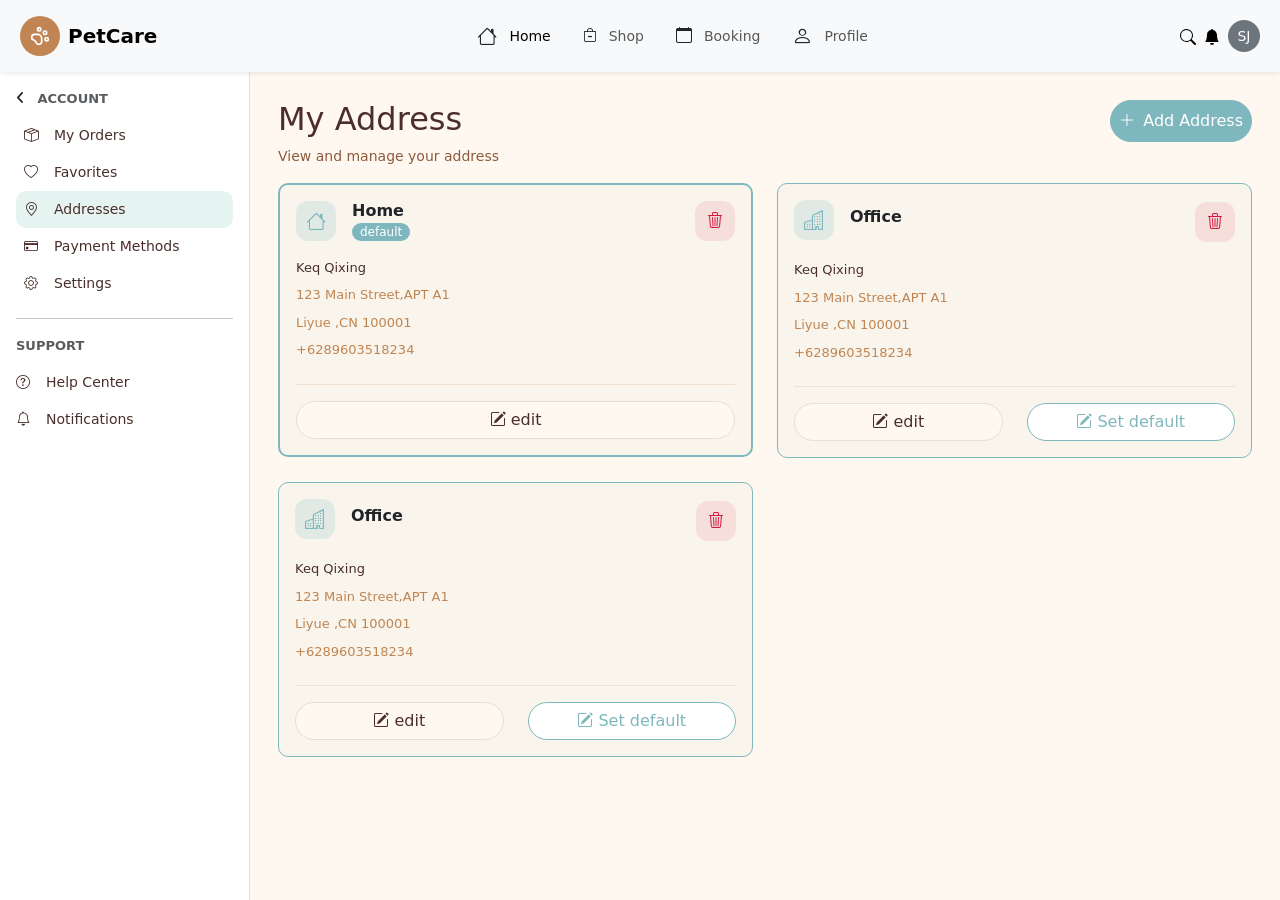
==== address.html @ 6d4926c9 "adding file" ====
<!-- creating order page from figma design using bootstrap 5-->
<!doctype html>
<html lang="en">
  <head>
    <!-- Required meta tags -->
    <meta charset="utf-8" />
    <meta name="viewport" content="width=device-width, initial-scale=1" />
    

    <!-- Bootstrap CSS -->
    <link href="https://cdn.jsdelivr.net/npm/bootstrap@5.0.2/dist/css/bootstrap.min.css" rel="stylesheet" integrity="sha384-EVSTQN3/azprG1Anm3QDgpJLIm9Nao0Yz1ztcQTwFspd3yD65VohhpuuCOmLASjC" crossorigin="anonymous" />
    <link href="https://cdn.jsdelivr.net/npm/bootstrap-icons@1.11.3/font/bootstrap-icons.css" rel="stylesheet">
    <link rel="stylesheet" href="https://cdnjs.cloudflare.com/ajax/libs/font-awesome/6.5.0/css/all.min.css">
    <!-- My CSS-->
    <link rel="stylesheet" href="css/style.css" />
    <title>CV Saya</title>
    <link rel="icon" type="img/png" href="/img/logo.png">
    <style>
      h1 {
        text-align: center;
        color: black;
      }
    </style>
  </head>

  <body style="background-color: #FFF8F0;">
    <!-- Navbar -->
   <nav class="navbar navbar-expand-lg navbar-light bg-light fixed-top py-3 shadow-sm" style=" border-color: #8C5A3C;">
  <div class="container-fluid" >
    <div class="d-flex align-items-center justify-content-center rounded-circle ms-2"
     style="width: 40px; height: 40px; background-color: #C08552;">
  <svg xmlns="http://www.w3.org/2000/svg"
       width="20" height="20"
       fill="none"
       stroke="white"
       stroke-width="2"
       stroke-linecap="round"
       stroke-linejoin="round"
       viewBox="0 0 24 24">
       
    <circle cx="11" cy="4" r="2"></circle>
    <circle cx="18" cy="8" r="2"></circle>
    <circle cx="20" cy="16" r="2"></circle>
    <path d="M9 10a5 5 0 0 1 5 5v3.5a3.5 3.5 0 0 1-6.84 1.045Q6.52 17.48 4.46 16.84A3.5 3.5 0 0 1 5.5 10Z"></path>
  
  </svg>
</div>
    <a class="navbar-brand ms-2" href="#" ><strong>PetCare</strong></a>
    <button class="navbar-toggler" type="button" data-bs-toggle="collapse" data-bs-target="#navbarNav" aria-controls="navbarNav" aria-expanded="false" aria-label="Toggle navigation">
      <span class="navbar-toggler-icon"></span>
    </button>
    <div class="collapse navbar-collapse" id="navbarNav">
        <div class = "d-flex w-100 align-items-center">
      <ul class="navbar-nav mx-auto d-flex flex-row gap-3">
  <li class="nav-item d-flex align-items-center gap-1">
    <i class="bi bi-house fs-5"></i>
    <a class="nav-link active pe-3" href="#">Home</a>
  </li>

  <li class="nav-item d-flex align-items-center gap-1">
    <i class="bi bi-bag-dash" fs-5></i>
    <a class="nav-link pe-3" href="#">Shop</a>
  </li>

  <li class="nav-item d-flex align-items-center gap-1">
    <i class="bi bi-calendar fs-6"></i>
    <a class="nav-link pe-3" href="#">Booking</a>
  </li>

  <li class="nav-item d-flex align-items-center gap-1">
    <i class="bi bi-person fs-5"></i>
    <a class="nav-link" href="#">Profile</a>
  </li>
</ul>
    </div>
   
      <div class = "d-flex gap-2 me-2 align-items-center" >
        <a class="nav-link active " aria-current="page" href="#"><svg xmlns="http://www.w3.org/2000/svg" width="16" height="16" fill="bg-dark" class="bi bi-search" viewBox="0 0 16 16">
  <path d="M11.742 10.344a6.5 6.5 0 1 0-1.397 1.398h-.001q.044.06.098.115l3.85 3.85a1 1 0 0 0 1.415-1.414l-3.85-3.85a1 1 0 0 0-.115-.1zM12 6.5a5.5 5.5 0 1 1-11 0 5.5 5.5 0 0 1 11 0"/>
</svg></a>
        <a class="nav-link" href="#"><svg xmlns="http://www.w3.org/2000/svg" width="16" height="16" fill="bg-dark" class="bi bi-bell-fill" viewBox="0 0 16 16">
  <path d="M8 16a2 2 0 0 0 2-2H6a2 2 0 0 0 2 2m.995-14.901a1 1 0 1 0-1.99 0A5 5 0 0 0 3 6c0 1.098-.5 6-2 7h14c-1.5-1-2-5.902-2-7 0-2.42-1.72-4.44-4.005-4.901"/>
</svg></a>
        <div class="rounded-circle bg-secondary text-white d-flex align-items-center justify-content-center"
           style = "width: 32px; height: 32px;">
            SJ
        </div>
     </div>
    
  </div>
</nav>
<!-- end of navbar-->
 <!-- SIDEBAR -->
<div class="d-flex min-vh-100">
<div class="bg-white border-end position-sticky"
     style="width:250px; top:56px; height:calc(100vh - 56px);">
  
 <!----> <div class="p-3 mt-3">
    <i class="fa-solid fa-angle-left me-2"> </i>
    <small class="text-muted " style="font-size: small;"><strong>ACCOUNT</strong></small>
    <ul class="nav flex-column mt-2 text-dark-brown" style="font-size: 14px;">
      <li class="nav-item d-flex align-items-center ">
        <i class="bi bi-box-seam ms-2"></i>
          <a class="nav-link sidebar-text-color" aria-current="page" href="orders.html" >My Orders</a>
        </li>
        <li class="nav-item d-flex align-items-center">
          <i class="bi bi-heart ms-2"></i>
          <a class="nav-link sidebar-text-color" href="#">Favorites</a>
        </li>
        <li class="nav-item d-flex align-items-center menu-active ">
          <i class="bi bi-geo-alt ms-2"></i>
          <a class="nav-link sidebar-text-color " href="#">Addresses</a>
        </li>
        <li class="nav-item d-flex align-items-center">
          <i class="bi bi-credit-card ms-2"></i>
          <a class="nav-link sidebar-text-color" href="#" tabindex="-1" aria-disabled="true">Payment Methods</a>
        </li>
        <li class="nav-item d-flex align-items-center">
          <i class="bi bi-gear ms-2"></i>
          <a class="nav-link sidebar-text-color" href="#">Settings</a>
        </li>
        </ul>

        <hr>

        <small class ="text-muted" style="font-size: small;"><strong>SUPPORT</strong></small>

        <ul class ="nav flex-column mt-2 text-dark-brown">
          <li class = "nav-item d-flex align-items-center">
            <i class="bi bi-question-circle"></i>
            <a class ="nav-link sidebar-text-color" style="font-size: 14px;" href="#">Help Center</a>
          </li>
          <li class="nav-item d-flex align-items-center">
            <i class="bi bi-bell"></i>
            <a class ="nav-link sidebar-text-color" style = "font-size: 14px;"href="">Notifications</a>
          </li>
        </ul>
  </div>

</div>

 <!-- content-->


<!-- MAIN CONTENT -->
<main class = "main-content flex-grow-1 px-3">
    <div class="container ">
          <div class="d-flex align-items-start justify-content-between">
            <div>
        <h2 style="color: #4B2E2B;">My Address</h2>
      <p style="color: #8C5A3C;font-size: 14px;">View and manage your address</p>
      </div>
      
        <div class="btn background-green text-white rounded-pill p-2 ms-3 a"> 
          <i class="bi bi-plus-lg me-2"></i>Add Address</div>
    </div>

      <!--card -->
      <div class="row">
  <div class="col-sm-6 pb-4">
    <div class="card background-brown-with-green-border" style="border-radius: 10px;">
      <div class="card-body">
      

    <div class="d-flex gap-3 justify-content-between align-items-center">
      <div class="d-flex gap-3 align-items-center ">
      <div class="icon-box">
      <i class="bi bi-house fs-5 "></i>
        </div>
      <div>
        <h6 class="mb-0 fw-bold">Home</h6>
        <small class="text-white background-green rounded-pill px-2 " style="font-size: 12px; padding-bottom: 2px; padding-top: 2px;">default</small>
      </div>
      </div>
      <div class="icon-box-red btn">
      <i class="bi bi-trash3 px-2 text-red"></i>
    </div>  
    </div>
     
      <div>
        <ul class="list-unstyled text-brown mb-4 mt-3" style="font-size: small;">
        <li class="text-dark-brown mb-2 mt-2">Keq Qixing</li>
        <li class="mb-2">123 Main Street,APT A1</li>
        <li class="mb-2">Liyue ,CN 100001</li>
        <li >+6289603518234</li>
      </ul>
     </div>
      
  
  <hr class="w-100 text-brown" style="opacity: 0.2;">
  <div class="btn w-100 rounded-pill border-brown background-light-brown"> 
    <i class="bi bi-pencil-square text-dark-brown"></i>
    <span class="text-dark-brown">edit</span>
  </div>
      </div>
    </div>
  </div>
   <div class="col-sm-6 pb-4">
    <div class="card background-little-bit-light-brown" style="border-radius: 10px;">
      <div class="card-body">
   
    
    <div class="d-flex gap-3 justify-content-between align-items-center">
      <div class="d-flex gap-3 align-items-center mb-1">
      <div class="icon-box">
      <i class="bi bi-buildings fs-5"></i>
        </div>
      <div>
        <h6 class=" fw-bold">Office</h6>
      </div>
      </div>
      <div class="icon-box-red btn  ">
      <i class="bi bi-trash3 px-2 text-red "></i>
      </div>
      </div>
    
      <div>
        <ul class="list-unstyled text-brown mb-4 mt-3" style="font-size: small;">
        <li class="text-dark-brown mb-2 mt-2">Keq Qixing</li>
        <li class="mb-2">123 Main Street,APT A1</li>
        <li class="mb-2">Liyue ,CN 100001</li>
        <li >+6289603518234</li>
      </ul>
     </div>
      
  
  <hr class=" text-brown" style="opacity: 0.2;">
  <div class="row ">
    <div class="col-sm-6">
  <div class="btn w-100 rounded-pill border-brown background-light-brown"> 
    <i class="bi bi-pencil-square text-dark-brown"></i>
    <span class="text-dark-brown">edit</span>
    </div>
  </div>
      <div class="col-sm-6">
  <div class="btn w-100 rounded-pill button-green font-green "> 
    <i class="bi bi-pencil-square "></i>
    Set default
    </div>
  </div>

  </div>
  
  
      </div>
    </div>
  </div>
     <div class="col-sm-6">
    <div class="card background-little-bit-light-brown" style="border-radius: 10px;">
      <div class="card-body">
   
    
    <div class="d-flex gap-3 justify-content-between align-items-center">
      <div class="d-flex gap-3 align-items-center mb-1">
      <div class="icon-box">
      <i class="bi bi-buildings fs-5"></i>
        </div>
      <div>
        <h6 class=" fw-bold">Office</h6>
      </div>
      </div>
      <div class="icon-box-red btn  ">
      <i class="bi bi-trash3 px-2 text-red "></i>
      </div>
      </div>
    
      <div>
        <ul class="list-unstyled text-brown mb-4 mt-3" style="font-size: small;">
        <li class="text-dark-brown mb-2 mt-2">Keq Qixing</li>
        <li class="mb-2">123 Main Street,APT A1</li>
        <li class="mb-2">Liyue ,CN 100001</li>
        <li >+6289603518234</li>
      </ul>
     </div>
      
  
  <hr class=" text-brown" style="opacity: 0.2;">
  <div class="row ">
    <div class="col-sm-6">
  <div class="btn w-100 rounded-pill border-brown background-light-brown"> 
    <i class="bi bi-pencil-square text-dark-brown"></i>
    <span class="text-dark-brown">edit</span>
    </div>
  </div>
      <div class="col-sm-6">
  <div class="btn w-100 rounded-pill button-green font-green "> 
    <i class="bi bi-pencil-square "></i>
    Set default
    </div>
  </div>

  </div>
  
  
      </div>
    </div>
  </div>
  
</div>
    </div>
    

</main>
 <!--end of content-->     

<script src="https://cdn.jsdelivr.net/npm/bootstrap@5.0.2/dist/js/bootstrap.bundle.min.js" integrity="sha384-MrcW6ZMFYlzcLA8Nl+NtUVF0sA7MsXsP1UyJoMp4YLEuNSfAP+JcXn/tWtIaxVXM" crossorigin="anonymous"></script>
  </body>
---- css/style.css ----
@import "font.css";
@import "card.css";
@import "component.css";
@import "background.css";
@import "orders.css";
@import "add-pet.css";

body{
    font-size: 14px;
}
.navbar {
  transition: 0.3s;
}


.menu-active{
     background-color: #E6F4F1;
      border-radius: 10px;
}

.main-content{
    margin-top: 100px;

}
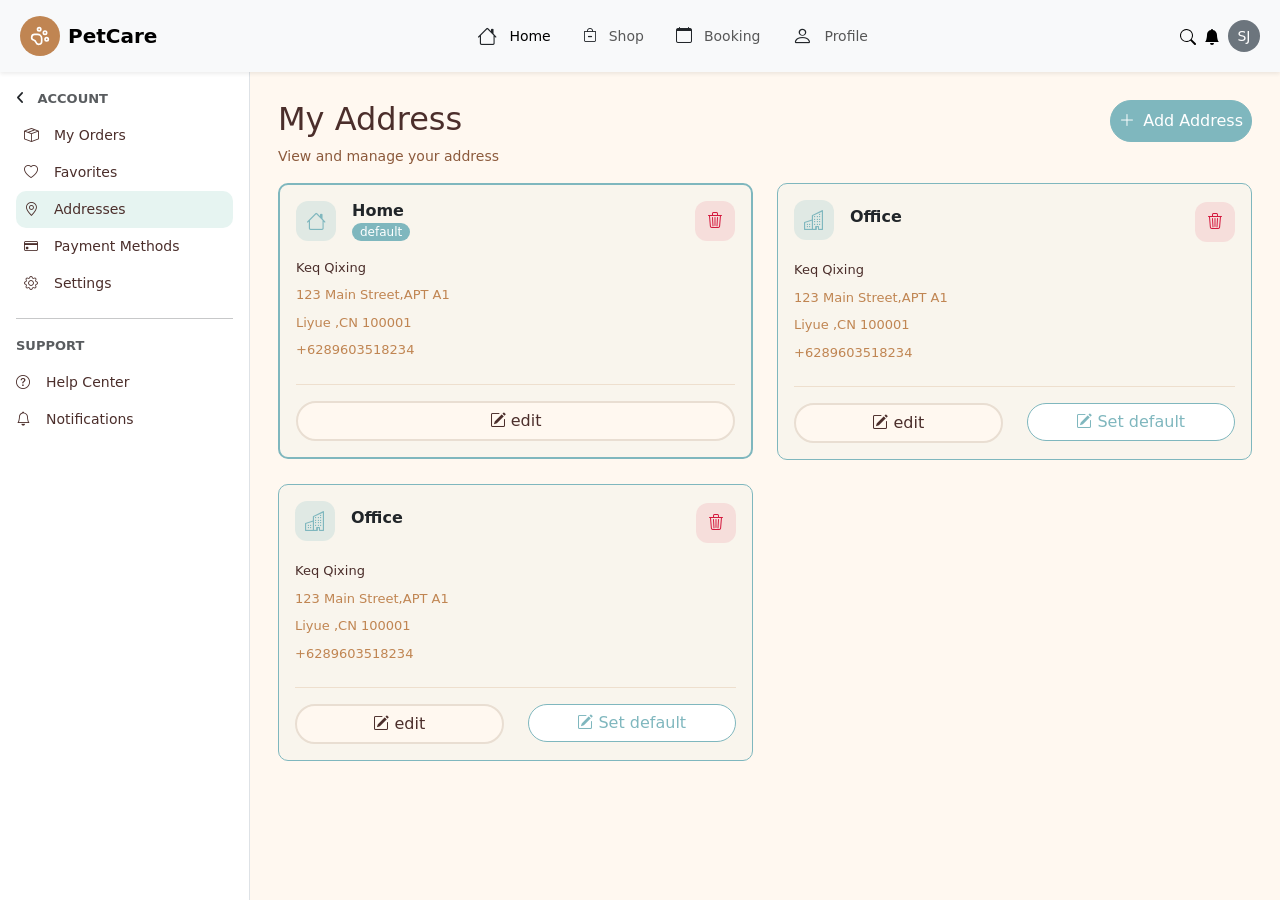
==== commit f820233e: "minor edit for orders,address ,adding sidebar.css and payment.css and so on" ====
--- a/address.html
+++ b/address.html
@@ -178,6 +178,43 @@
     </div>
      
       <div>
+      <ul class="list-unstyled text-brown mb-4 mt-3" style="font-size: small;">
+        <li class="text-dark-brown mb-2 mt-2">Keq Qixing</li>
+        <li class="mb-2">123 Main Street,APT A1</li>
+        <li class="mb-2">Liyue ,CN 100001</li>
+        <li >+6289603518234</li>
+      </ul>
+     </div>
+      
+  
+  <hr class="w-100 text-brown" style="opacity: 0.2;">
+  <div class="btn w-100 rounded-pill border-brown background-light-brown"> 
+    <i class="bi bi-pencil-square text-dark-brown"></i>
+    <span class="text-dark-brown">edit</span>
+  </div>
+      </div>
+    </div>
+  </div>
+   <div class="col-sm-6 pb-4">
+    <div class="card background-little-bit-light-brown" style="border-radius: 10px;">
+      <div class="card-body">
+   
+    
+    <div class="d-flex gap-3 justify-content-between align-items-center">
+      <div class="d-flex gap-3 align-items-center mb-1">
+      <div class="icon-box">
+      <i class="bi bi-buildings fs-5"></i>
+        </div>
+      <div>
+        <h6 class=" fw-bold">Office</h6>
+      </div>
+      </div>
+      <div class="icon-box-red btn  ">
+      <i class="bi bi-trash3 px-2 text-red "></i>
+      </div>
+      </div>
+    
+      <div>
         <ul class="list-unstyled text-brown mb-4 mt-3" style="font-size: small;">
         <li class="text-dark-brown mb-2 mt-2">Keq Qixing</li>
         <li class="mb-2">123 Main Street,APT A1</li>
@@ -187,15 +224,28 @@
      </div>
       
   
-  <hr class="w-100 text-brown" style="opacity: 0.2;">
+  <hr class=" text-brown" style="opacity: 0.2;">
+  <div class="row ">
+    <div class="col-sm-6">
   <div class="btn w-100 rounded-pill border-brown background-light-brown"> 
     <i class="bi bi-pencil-square text-dark-brown"></i>
     <span class="text-dark-brown">edit</span>
-  </div>
-      </div>
-    </div>
-  </div>
-   <div class="col-sm-6 pb-4">
+    </div>
+  </div>
+      <div class="col-sm-6">
+  <div class="btn w-100 rounded-pill button-green font-green "> 
+    <i class="bi bi-pencil-square "></i>
+    Set default
+    </div>
+  </div>
+
+  </div>
+  
+  
+      </div>
+    </div>
+  </div>
+     <div class="col-sm-6">
     <div class="card background-little-bit-light-brown" style="border-radius: 10px;">
       <div class="card-body">
    
@@ -245,56 +295,6 @@
       </div>
     </div>
   </div>
-     <div class="col-sm-6">
-    <div class="card background-little-bit-light-brown" style="border-radius: 10px;">
-      <div class="card-body">
-   
-    
-    <div class="d-flex gap-3 justify-content-between align-items-center">
-      <div class="d-flex gap-3 align-items-center mb-1">
-      <div class="icon-box">
-      <i class="bi bi-buildings fs-5"></i>
-        </div>
-      <div>
-        <h6 class=" fw-bold">Office</h6>
-      </div>
-      </div>
-      <div class="icon-box-red btn  ">
-      <i class="bi bi-trash3 px-2 text-red "></i>
-      </div>
-      </div>
-    
-      <div>
-        <ul class="list-unstyled text-brown mb-4 mt-3" style="font-size: small;">
-        <li class="text-dark-brown mb-2 mt-2">Keq Qixing</li>
-        <li class="mb-2">123 Main Street,APT A1</li>
-        <li class="mb-2">Liyue ,CN 100001</li>
-        <li >+6289603518234</li>
-      </ul>
-     </div>
-      
-  
-  <hr class=" text-brown" style="opacity: 0.2;">
-  <div class="row ">
-    <div class="col-sm-6">
-  <div class="btn w-100 rounded-pill border-brown background-light-brown"> 
-    <i class="bi bi-pencil-square text-dark-brown"></i>
-    <span class="text-dark-brown">edit</span>
-    </div>
-  </div>
-      <div class="col-sm-6">
-  <div class="btn w-100 rounded-pill button-green font-green "> 
-    <i class="bi bi-pencil-square "></i>
-    Set default
-    </div>
-  </div>
-
-  </div>
-  
-  
-      </div>
-    </div>
-  </div>
   
 </div>
     </div>
--- a/css/style.css
+++ b/css/style.css
@@ -4,6 +4,8 @@
 @import "background.css";
 @import "orders.css";
 @import "add-pet.css";
+@import "payment.css";
+@import "sidebar.css";
 
 body{
     font-size: 14px;
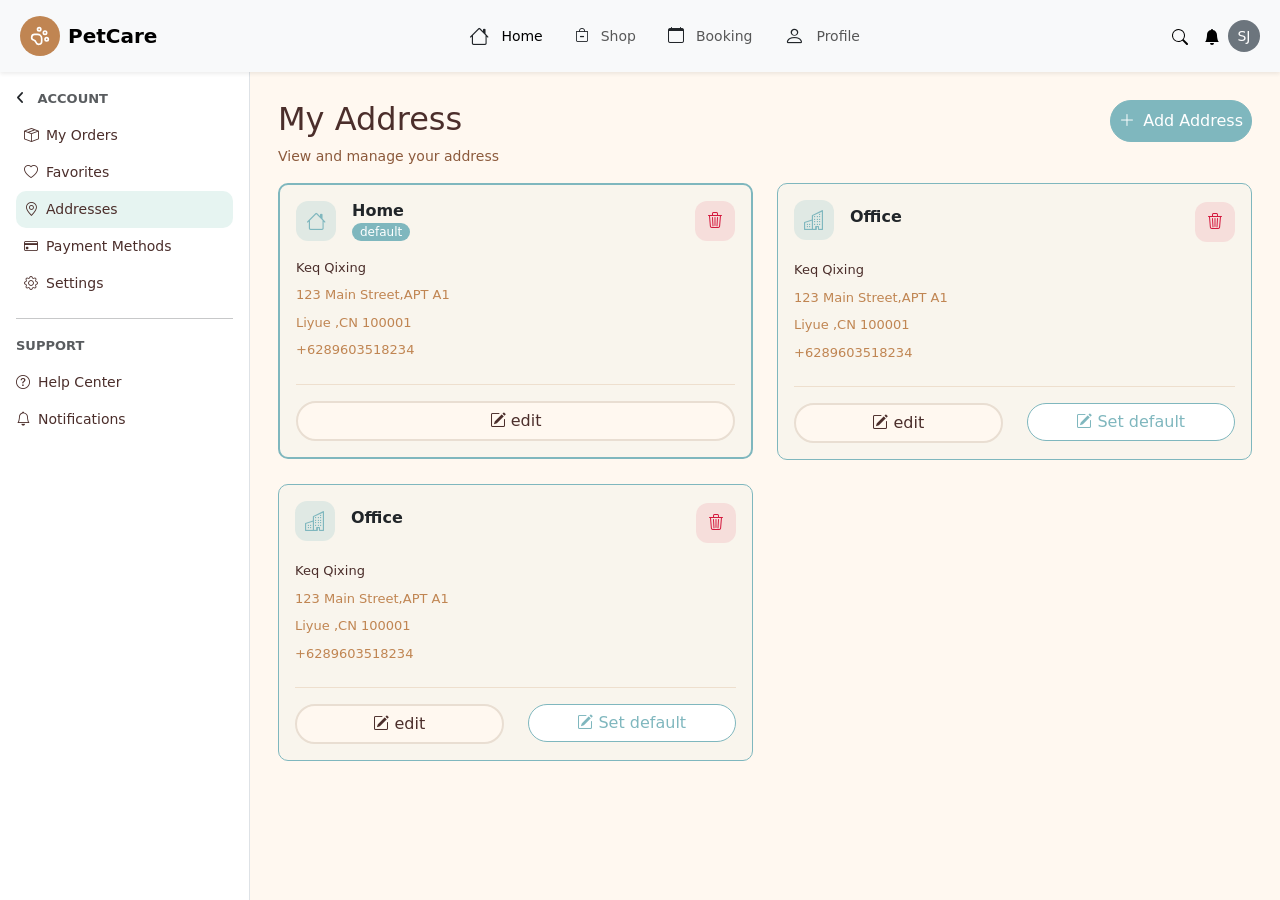
==== commit ed1aa30a: "benerin navbar profile" ====
--- a/address.html
+++ b/address.html
@@ -54,22 +54,22 @@
       <ul class="navbar-nav mx-auto d-flex flex-row gap-3">
   <li class="nav-item d-flex align-items-center gap-1">
     <i class="bi bi-house fs-5"></i>
-    <a class="nav-link active pe-3" href="#">Home</a>
+    <a class="nav-link active pe-3" href="petcaredashboard.html">Home</a>
   </li>
 
   <li class="nav-item d-flex align-items-center gap-1">
     <i class="bi bi-bag-dash" fs-5></i>
-    <a class="nav-link pe-3" href="#">Shop</a>
+    <a class="nav-link pe-3" href="petshop.html">Shop</a>
   </li>
 
   <li class="nav-item d-flex align-items-center gap-1">
     <i class="bi bi-calendar fs-6"></i>
-    <a class="nav-link pe-3" href="#">Booking</a>
+    <a class="nav-link pe-3" href="booking.html">Booking</a>
   </li>
 
   <li class="nav-item d-flex align-items-center gap-1">
     <i class="bi bi-person fs-5"></i>
-    <a class="nav-link" href="#">Profile</a>
+    <a class="nav-link" href="Profile.html">Profile</a>
   </li>
 </ul>
     </div>
@@ -105,7 +105,7 @@
         </li>
         <li class="nav-item d-flex align-items-center">
           <i class="bi bi-heart ms-2"></i>
-          <a class="nav-link sidebar-text-color" href="#">Favorites</a>
+          <a class="nav-link sidebar-text-color" href="favorites.html">Favorites</a>
         </li>
         <li class="nav-item d-flex align-items-center menu-active ">
           <i class="bi bi-geo-alt ms-2"></i>
@@ -113,11 +113,11 @@
         </li>
         <li class="nav-item d-flex align-items-center">
           <i class="bi bi-credit-card ms-2"></i>
-          <a class="nav-link sidebar-text-color" href="#" tabindex="-1" aria-disabled="true">Payment Methods</a>
+          <a class="nav-link sidebar-text-color" href="payment.html" tabindex="-1" aria-disabled="true">Payment Methods</a>
         </li>
         <li class="nav-item d-flex align-items-center">
           <i class="bi bi-gear ms-2"></i>
-          <a class="nav-link sidebar-text-color" href="#">Settings</a>
+          <a class="nav-link sidebar-text-color" href="Setting.html">Settings</a>
         </li>
         </ul>
 
--- a/css/style.css
+++ b/css/style.css
@@ -6,7 +6,7 @@
 @import "add-pet.css";
 @import "payment.css";
 @import "sidebar.css";
-
+@import"favorites.css";
 body{
     font-size: 14px;
 }
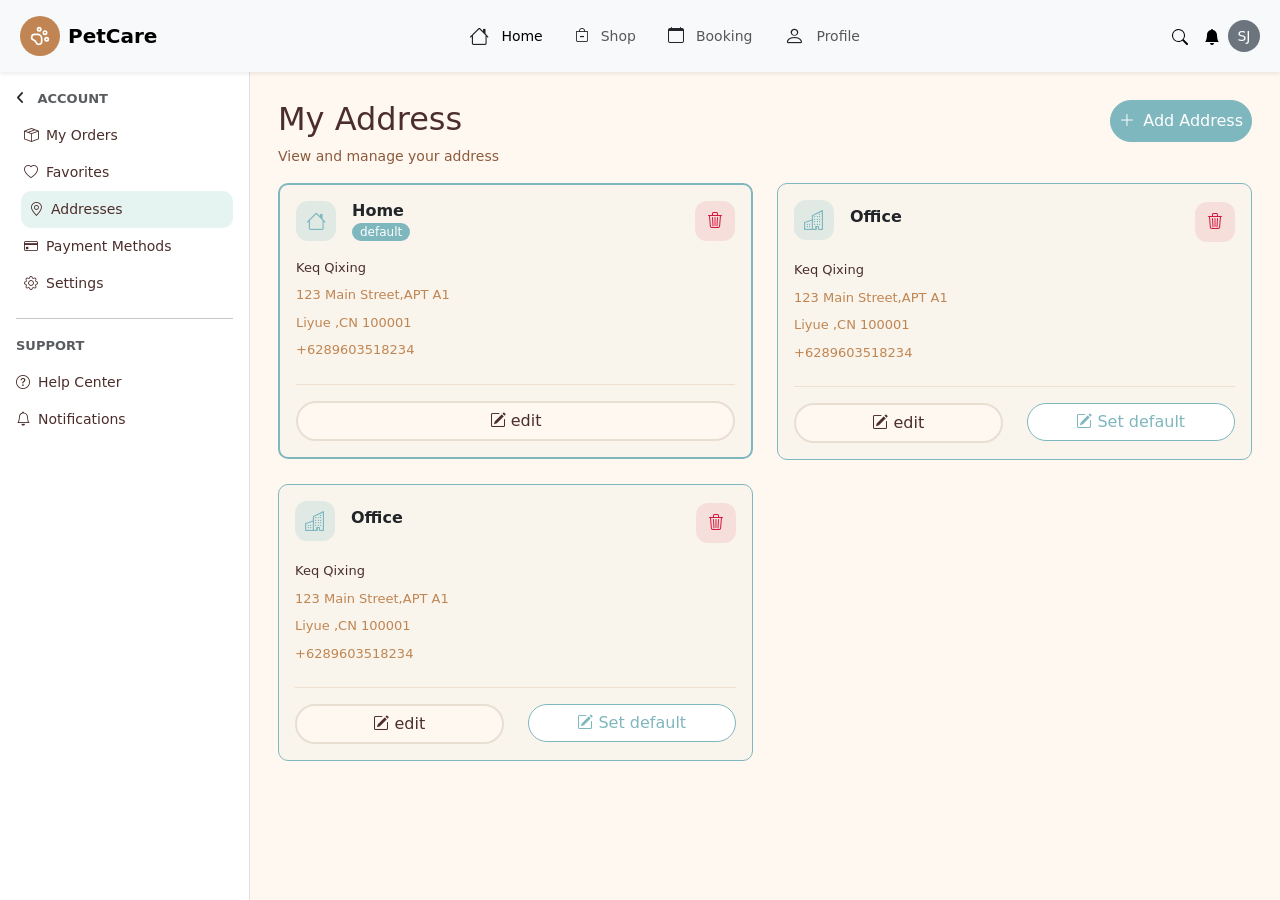
==== commit f8450c60: "minor edit" ====
--- a/address.html
+++ b/address.html
@@ -99,23 +99,23 @@
     <i class="fa-solid fa-angle-left me-2"> </i>
     <small class="text-muted " style="font-size: small;"><strong>ACCOUNT</strong></small>
     <ul class="nav flex-column mt-2 text-dark-brown" style="font-size: 14px;">
-      <li class="nav-item d-flex align-items-center ">
+      <li class="nav-item d-flex align-items-center item-transition">
         <i class="bi bi-box-seam ms-2"></i>
           <a class="nav-link sidebar-text-color" aria-current="page" href="orders.html" >My Orders</a>
         </li>
-        <li class="nav-item d-flex align-items-center">
+        <li class="nav-item d-flex align-items-center item-transition">
           <i class="bi bi-heart ms-2"></i>
           <a class="nav-link sidebar-text-color" href="favorites.html">Favorites</a>
         </li>
-        <li class="nav-item d-flex align-items-center menu-active ">
+        <li class="nav-item d-flex align-items-center menu-active item-focused">
           <i class="bi bi-geo-alt ms-2"></i>
           <a class="nav-link sidebar-text-color " href="#">Addresses</a>
         </li>
-        <li class="nav-item d-flex align-items-center">
+        <li class="nav-item d-flex align-items-center item-transition">
           <i class="bi bi-credit-card ms-2"></i>
           <a class="nav-link sidebar-text-color" href="payment.html" tabindex="-1" aria-disabled="true">Payment Methods</a>
         </li>
-        <li class="nav-item d-flex align-items-center">
+        <li class="nav-item d-flex align-items-center item-transition">
           <i class="bi bi-gear ms-2"></i>
           <a class="nav-link sidebar-text-color" href="Setting.html">Settings</a>
         </li>
@@ -126,11 +126,11 @@
         <small class ="text-muted" style="font-size: small;"><strong>SUPPORT</strong></small>
 
         <ul class ="nav flex-column mt-2 text-dark-brown">
-          <li class = "nav-item d-flex align-items-center">
+          <li class = "nav-item d-flex align-items-center item-transition">
             <i class="bi bi-question-circle"></i>
             <a class ="nav-link sidebar-text-color" style="font-size: 14px;" href="#">Help Center</a>
           </li>
-          <li class="nav-item d-flex align-items-center">
+          <li class="nav-item d-flex align-items-center item-transition">
             <i class="bi bi-bell"></i>
             <a class ="nav-link sidebar-text-color" style = "font-size: 14px;"href="">Notifications</a>
           </li>
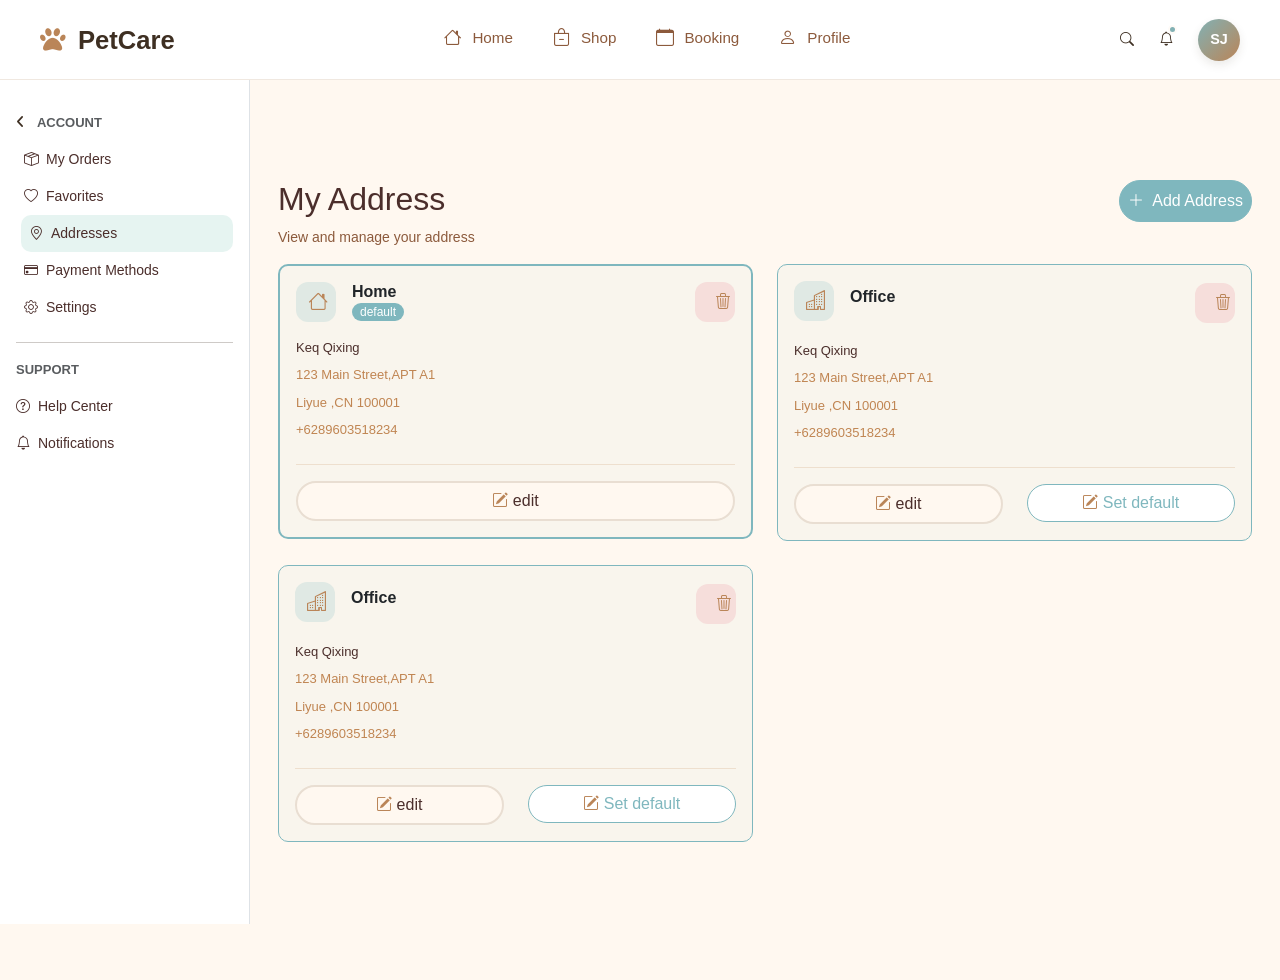
==== commit 8c57d1a9: "minor edit" ====
--- a/address.html
+++ b/address.html
@@ -11,6 +11,7 @@
     <link href="https://cdn.jsdelivr.net/npm/bootstrap@5.0.2/dist/css/bootstrap.min.css" rel="stylesheet" integrity="sha384-EVSTQN3/azprG1Anm3QDgpJLIm9Nao0Yz1ztcQTwFspd3yD65VohhpuuCOmLASjC" crossorigin="anonymous" />
     <link href="https://cdn.jsdelivr.net/npm/bootstrap-icons@1.11.3/font/bootstrap-icons.css" rel="stylesheet">
     <link rel="stylesheet" href="https://cdnjs.cloudflare.com/ajax/libs/font-awesome/6.5.0/css/all.min.css">
+
     <!-- My CSS-->
     <link rel="stylesheet" href="css/style.css" />
     <title>CV Saya</title>
@@ -25,70 +26,26 @@
 
   <body style="background-color: #FFF8F0;">
     <!-- Navbar -->
-   <nav class="navbar navbar-expand-lg navbar-light bg-light fixed-top py-3 shadow-sm" style=" border-color: #8C5A3C;">
-  <div class="container-fluid" >
-    <div class="d-flex align-items-center justify-content-center rounded-circle ms-2"
-     style="width: 40px; height: 40px; background-color: #C08552;">
-  <svg xmlns="http://www.w3.org/2000/svg"
-       width="20" height="20"
-       fill="none"
-       stroke="white"
-       stroke-width="2"
-       stroke-linecap="round"
-       stroke-linejoin="round"
-       viewBox="0 0 24 24">
-       
-    <circle cx="11" cy="4" r="2"></circle>
-    <circle cx="18" cy="8" r="2"></circle>
-    <circle cx="20" cy="16" r="2"></circle>
-    <path d="M9 10a5 5 0 0 1 5 5v3.5a3.5 3.5 0 0 1-6.84 1.045Q6.52 17.48 4.46 16.84A3.5 3.5 0 0 1 5.5 10Z"></path>
-  
-  </svg>
-</div>
-    <a class="navbar-brand ms-2" href="#" ><strong>PetCare</strong></a>
-    <button class="navbar-toggler" type="button" data-bs-toggle="collapse" data-bs-target="#navbarNav" aria-controls="navbarNav" aria-expanded="false" aria-label="Toggle navigation">
-      <span class="navbar-toggler-icon"></span>
-    </button>
-    <div class="collapse navbar-collapse" id="navbarNav">
-        <div class = "d-flex w-100 align-items-center">
-      <ul class="navbar-nav mx-auto d-flex flex-row gap-3">
-  <li class="nav-item d-flex align-items-center gap-1">
-    <i class="bi bi-house fs-5"></i>
-    <a class="nav-link active pe-3" href="petcaredashboard.html">Home</a>
-  </li>
-
-  <li class="nav-item d-flex align-items-center gap-1">
-    <i class="bi bi-bag-dash" fs-5></i>
-    <a class="nav-link pe-3" href="petshop.html">Shop</a>
-  </li>
-
-  <li class="nav-item d-flex align-items-center gap-1">
-    <i class="bi bi-calendar fs-6"></i>
-    <a class="nav-link pe-3" href="booking.html">Booking</a>
-  </li>
-
-  <li class="nav-item d-flex align-items-center gap-1">
-    <i class="bi bi-person fs-5"></i>
-    <a class="nav-link" href="Profile.html">Profile</a>
-  </li>
-</ul>
-    </div>
-   
-      <div class = "d-flex gap-2 me-2 align-items-center" >
-        <a class="nav-link active " aria-current="page" href="#"><svg xmlns="http://www.w3.org/2000/svg" width="16" height="16" fill="bg-dark" class="bi bi-search" viewBox="0 0 16 16">
-  <path d="M11.742 10.344a6.5 6.5 0 1 0-1.397 1.398h-.001q.044.06.098.115l3.85 3.85a1 1 0 0 0 1.415-1.414l-3.85-3.85a1 1 0 0 0-.115-.1zM12 6.5a5.5 5.5 0 1 1-11 0 5.5 5.5 0 0 1 11 0"/>
-</svg></a>
-        <a class="nav-link" href="#"><svg xmlns="http://www.w3.org/2000/svg" width="16" height="16" fill="bg-dark" class="bi bi-bell-fill" viewBox="0 0 16 16">
-  <path d="M8 16a2 2 0 0 0 2-2H6a2 2 0 0 0 2 2m.995-14.901a1 1 0 1 0-1.99 0A5 5 0 0 0 3 6c0 1.098-.5 6-2 7h14c-1.5-1-2-5.902-2-7 0-2.42-1.72-4.44-4.005-4.901"/>
-</svg></a>
-        <div class="rounded-circle bg-secondary text-white d-flex align-items-center justify-content-center"
-           style = "width: 32px; height: 32px;">
-            SJ
-        </div>
-     </div>
-    
-  </div>
-</nav>
+      <header class="top-nav">
+        <div class="logo-area">
+          <i class="fas fa-paw logo-icon"></i>
+          <span class="logo-text">PetCare</span>
+        </div>
+        <nav class="main-nav">
+          <a href="petcaredashboard.html"><i class="bi bi-house"></i> Home</a>
+          <a href="petshop.html"><i class="bi bi-bag-dash"></i> Shop</a>
+          <a href="booking.html"><i class="bi bi-calendar"></i> Booking</a>
+          <a href="Profile.html"><i class="bi bi-person"></i> Profile</a>
+        </nav>
+        <div class="top-right-actions">
+          <i class="bi bi-search"></i>
+          <div class="notification-icon">
+            <i class="bi bi-bell"></i>
+            <span class="notification-dot"></span>
+          </div>
+          <div class="profile-avatar">SJ</div>
+        </div>
+      </header>
 <!-- end of navbar-->
  <!-- SIDEBAR -->
 <div class="d-flex min-vh-100">
--- a/css/style.css
+++ b/css/style.css
@@ -7,6 +7,7 @@
 @import "payment.css";
 @import "sidebar.css";
 @import"favorites.css";
+@import "booking.css";
 body{
     font-size: 14px;
 }
